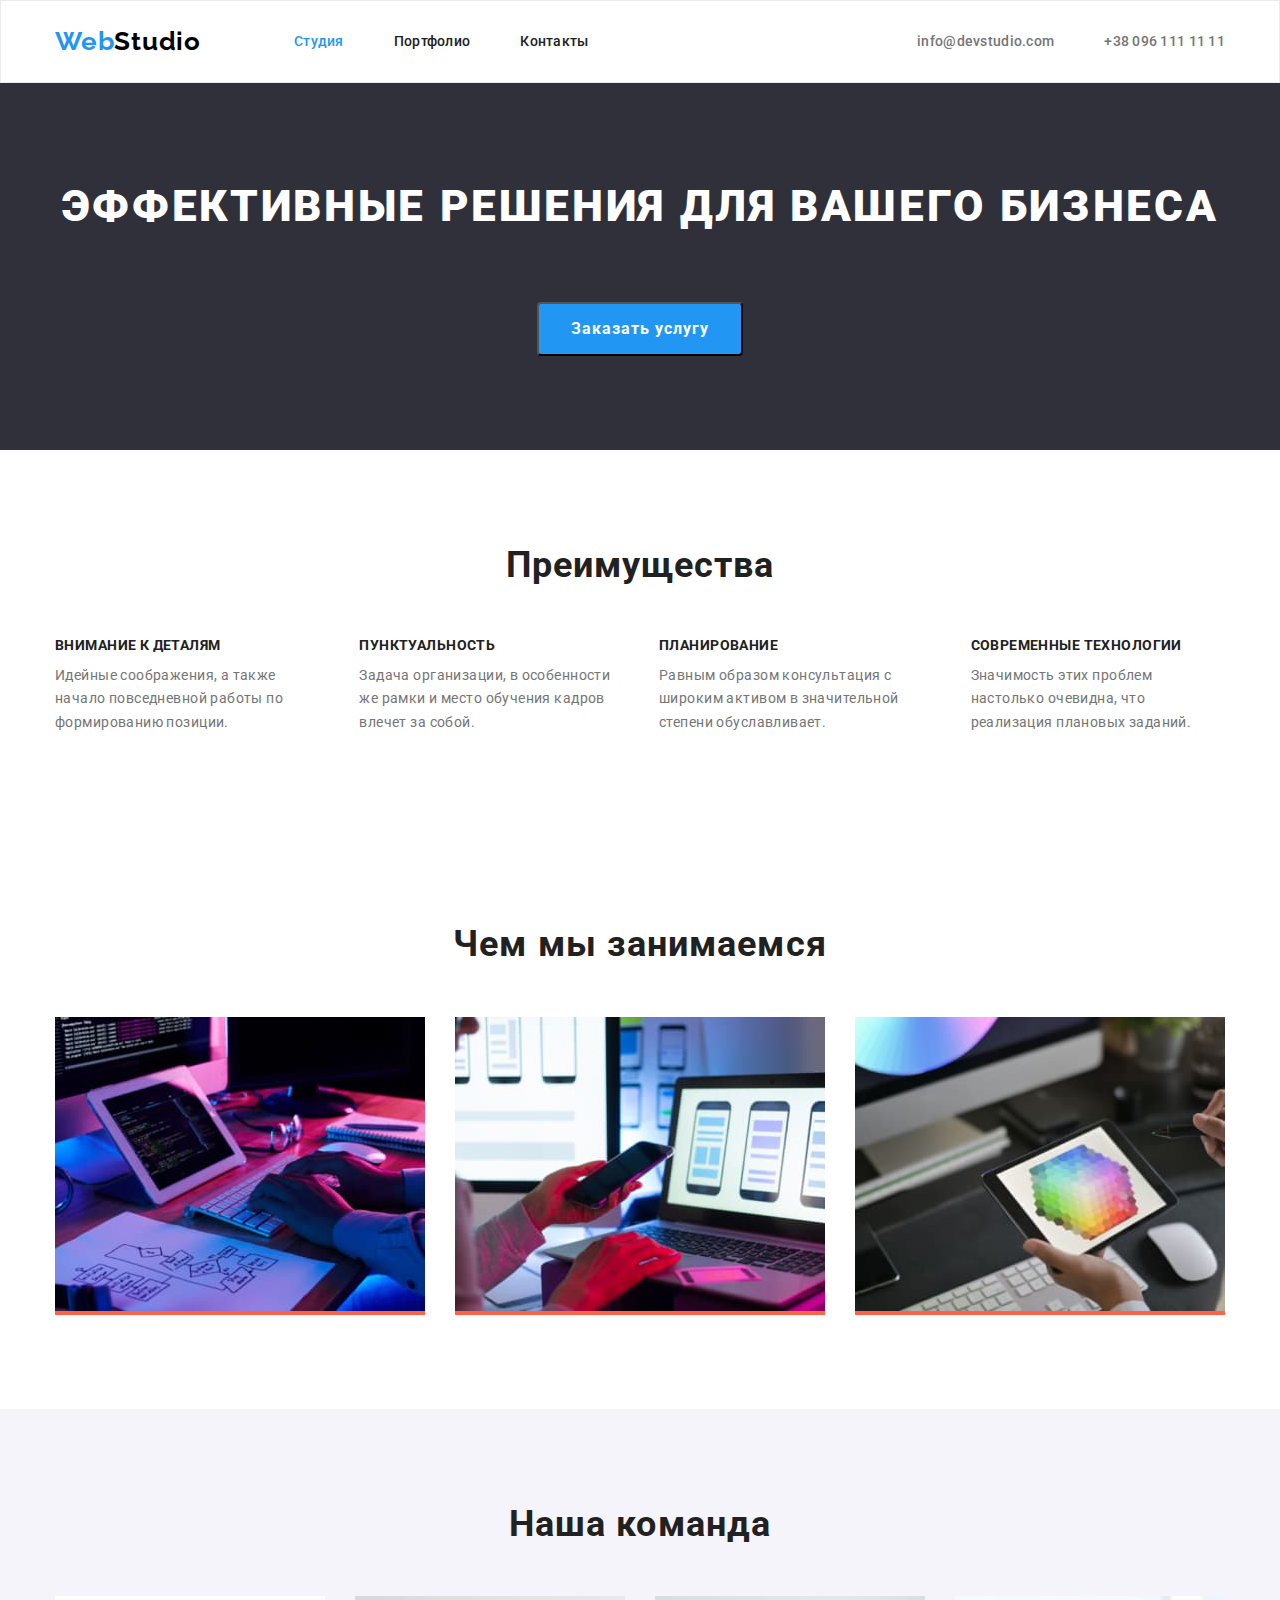
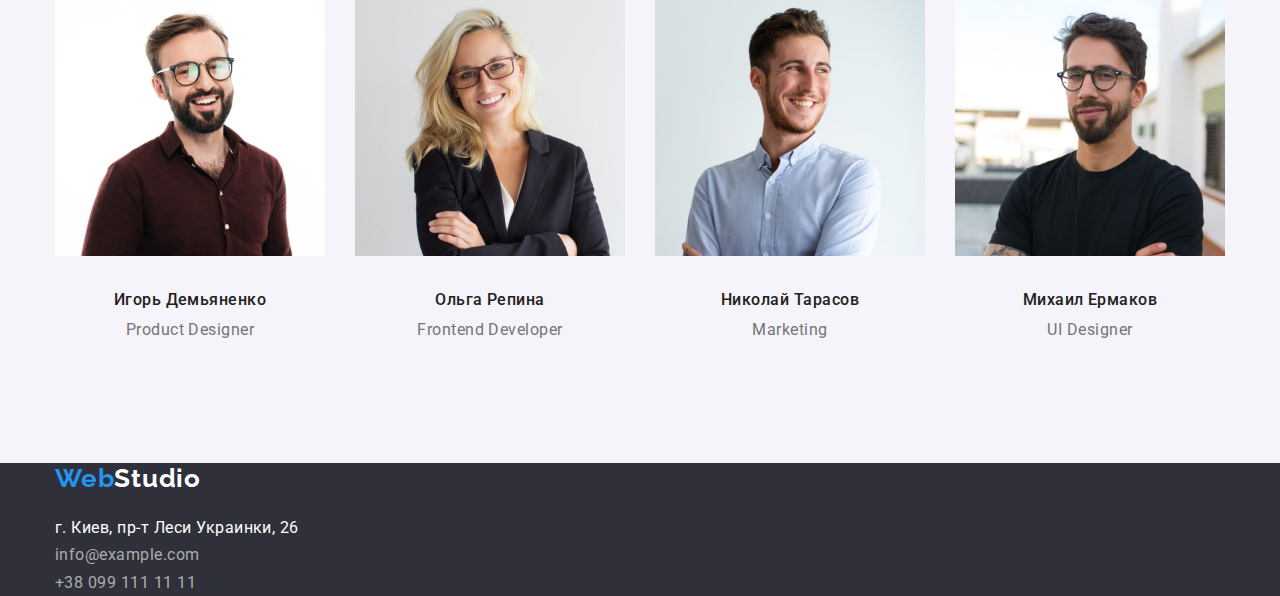
==== index.html @ 6b188d2a "копирует данные с предыдущего занятия" ====
<!DOCTYPE html>
<html lang="ru">
  <head>
    <meta charset="UTF-8" />
    <meta name="viewport" content="width=device-width, initial-scale=1.0" />
    <title>WebStudio</title>
    <link
      href="https://fonts.googleapis.com/css2?family=Raleway:wght@700&family=Roboto:wght@400;500;700;900&display=swap"
      rel="stylesheet"
    />
    <link
      rel="stylesheet"
      href="https://cdnjs.cloudflare.com/ajax/libs/modern-normalize/3.0.0/modern-normalize.min.css"
    />
    <link rel="stylesheet" href="./СSS/styles.css" />
  </head>
  <body>
    <header class="page-header">
      <div class="container header-nav">
        <nav class="main-nav">
          <a href="./index.html" class="logo"
            ><span class="logo-blue">Web</span
            ><span class="logo-black">Studio</span></a
          >

          <ul class="site-nav">
            <li class="item"><a href="" class="link current">Студия</a></li>
            <li class="item">
              <a href="./portfolio.html" class="link">Портфолио</a>
            </li>
            <li class="item"><a href="" class="link">Контакты</a></li>
          </ul>
        </nav>

        <ul class="auth-nav">
          <li class="item">
            <a href="mailto:info@devstudio.com" class="link"
              >info@devstudio.com</a
            >
          </li>
          <li class="item">
            <a href="tel:+380961111111" class="link">+38 096 111 11 11</a>
          </li>
        </ul>
      </div>
    </header>
    <main>
      <!-- hero -->
      <section class="section hero">
        <h1 class="hero-title">Эффективные решения для вашего бизнеса</h1>
        <button type="button" class="button primery">Заказать услугу</button>
      </section>

      <!-- advantages -->
      <section class="section">
        <div class="container">
          <h2 class="section-title">Преимущества</h2>
          <ul class="features">
            <li class="item">
              <h3 class="title">Внимание к деталям</h3>
              <p class="text">
                Идейные соображения, а также начало повседневной работы по
                формированию позиции.
              </p>
            </li>
            <li class="item">
              <h3 class="title">Пунктуальность</h3>
              <p class="text">
                Задача организации, в особенности же рамки и место обучения
                кадров влечет за собой.
              </p>
            </li>
            <li class="item">
              <h3 class="title">Планирование</h3>
              <p class="text">
                Равным образом консультация с широким активом в значительной
                степени обуславливает.
              </p>
            </li>
            <li class="item">
              <h3 class="title">Современные технологии</h3>
              <p class="text">
                Значимость этих проблем настолько очевидна, что реализация
                плановых заданий.
              </p>
            </li>
          </ul>
        </div>
      </section>

      <!-- services -->
      <section class="section">
        <div class="container">
          <h2 class="section-title">Чем мы занимаемся</h2>
          <ul class="services-list">
            <li class="item">
              <img
                src="./images/вставить(1).jpg"
                alt="Человек печатает на компьютере"
                width="370"
              />
            </li>
            <li class="item">
              <img
                src="./images/вставить(3).jpg"
                alt="Человек смотрит в планшет"
                width="370"
              />
            </li>
            <li class="item">
              <img
                src="./images/вставить(2).jpg"
                alt="Человек смотрит в телефон"
                width="370"
              />
            </li>
          </ul>
        </div>
      </section>

      <!-- employees  -->
      <section class="section employee-list">
        <div class="container">
          <h2 class="section-title">Наша команда</h2>
          <ul class="team-list">
            <li class="item">
              <img
                src="./images/teamcard1.jpg"
                alt="изображен сотрудник"
                width="270"
              />
              <h3 class="title">Игорь Демьяненко</h3>
              <p class="text">Product Designer</p>
            </li>
            <li class="item">
              <img
                src="./images/teamcard2.jpg"
                alt="изображен сотрудник"
                width="270"
              />
              <h3 class="title">Ольга Репина</h3>
              <p class="text">Frontend Developer</p>
            </li>
            <li class="item">
              <img
                src="./images/teamcard3.jpg"
                alt="изображен сотрудник"
                width="270"
              />
              <h3 class="title">Николай Тарасов</h3>
              <p class="text">Marketing</p>
            </li>
            <li class="item">
              <img
                src="./images/teamcard4.jpg"
                alt="изображен сотрудник"
                width="270"
              />
              <h3 class="title">Михаил Ермаков</h3>
              <p class="text">UI Designer</p>
            </li>
          </ul>
        </div>
      </section>
    </main>

    <!--footer -->
    <footer class="footer">
      <div class="container">
        <a href="/" class="logo"
          ><span class="logo-blue">Web</span
          ><span class="logo-white">Studio</span></a
        >
        <address class="contact-info">
          г. Киев, пр-т Леси Украинки, 26<br />
          <a href="mailto:info@example.com" class="link">info@example.com</a
          ><br />
          <a href="tel:+380991111111" class="link">+38 099 111 11 11</a>
        </address>
      </div>
    </footer>
  </body>
</html>
---- СSS/styles.css ----
/* #212121 -  Цвет основного текста
#757575 - вторичный цвет
#FFFFFF - белый
#000000 - черный (в лого).
#2196f3 - акцент (синий).
rgba(255, 255, 255, 0.6) - телефон и почта в футтер;
#f5f4fa - вторичный цвет фона

*/

:root {
  --primary-text-color: #757575;
  --title-text-color: #212121;
  --acctent-color: #2196f3;
  --primary-white-color: #ffffff;
  --logo-color: #000000;
  --contact-info-color: rgba(255, 255, 255, 0.6);
  --footer-bg-color: #2f303a;
  --secondary-bg-color: #f5f4fa;
}
body {
  background-color: var(--primary-white-color);
  color: var(--primary-text-color);
  font-family: roboto, sans-serif;
}

ul {
  list-style: none;
}

a {
  text-decoration: none;
}

h1,
h2,
h3,
h4,
h5,
h6,
p,
ul {
  margin: 0;
  padding: 0;
}

/* container */
.container {
  width: 1200px;
  margin-left: auto;
  margin-right: auto;
  padding-left: 15px;
  padding-right: 15px;
  /* background-color: teal; */
  /* outline: 2px solid tomato; */
}

/* header */

.main-nav {
  display: flex;
  align-items: center;
}
.header-nav {
  display: flex;
  align-items: center;
}

/* logo */
.logo-blue {
  color: var(--acctent-color);
}

.logo-black {
  color: var(--logo-color);
}
.logo {
  font-family: raleway, sans-serif;
  font-weight: 700;
  font-size: 26px;
  line-height: 1.2;
  letter-spacing: 0.03em;
}

/*site-nav*/
.site-nav {
  display: flex;
  margin-left: 93px;
}

.site-nav .item {
  /* outline: 1px solid tomato; */
}

.site-nav .item + .item {
  margin-left: 50px;
}
/* Альтернатива */
/* .site-nav .item:not(:last-child) {
  margin-right: 50px;
} */

.site-nav .link {
  display: block;

  padding-top: 32px;
  padding-bottom: 32px;
  color: var(--title-text-color);

  font-weight: 500;
  font-size: 14px;
  line-height: 1.2;
  letter-spacing: 0.02em;
}

.site-nav .link:hover,
.site-nav .link:focus {
  color: var(--acctent-color);
}

.site-nav .link.current {
  color: var(--acctent-color);
}

/*auth-nav*/
.auth-nav {
  display: flex;
  margin-left: auto;
}

.auth-nav .item + .item {
  margin-left: 50px;
}

.auth-nav .link {
  display: block;
  padding-top: 32px;
  padding-bottom: 32px;

  color: var(--primary-text-color);
  font-weight: 500;
  font-size: 14px;
  line-height: 1.2;
  letter-spacing: 0.02em;
}

.auth-nav .link:hover,
.auth-nav .link:focus {
  color: var(--acctent-color);
}
.page-header {
  border: 1px solid #ececec;
}

/* hero */

.hero-title {
  color: var(--primary-white-color);
  margin-top: 0px;
  margin-bottom: 65px;

  font-weight: 900;
  font-size: 44px;
  line-height: 1.36;
  letter-spacing: 0.06em;
  text-transform: uppercase;
}
.hero {
  background-color: var(--footer-bg-color);
  /* outline: 1px solid tomato; */
  text-align: center;
}

/* section */

.section {
  padding-top: 94px;
  padding-bottom: 94px;
}

.section-title {
  margin-bottom: 50px;

  color: var(--title-text-color);
  font-weight: 700;
  font-size: 36px;
  line-height: 1.2;
  letter-spacing: 0.03em;
  text-align: center;
}
/* advantages */
.section .features {
  display: flex;
}
.features .item {
  /* background-color: tomato; */
}

.features .item + .item {
  margin-left: 30px;
}

.features .title {
  margin-bottom: 10px;

  color: var(--title-text-color);
  font-weight: 700;
  font-size: 14px;
  line-height: 1.2;
  letter-spacing: 0.03em;
  text-transform: uppercase;
}

.features .text {
  font-size: 14px;
  line-height: 1.71;
  letter-spacing: 0.03em;
}

/* services */
.section .services-list {
  display: flex;
}
.services-list .item {
  background-color: tomato;
}

.services-list .item + .item {
  margin-left: 30px;
}
/* employees */
.section .team-list {
  display: flex;
}

.team-list .title {
  margin-top: 30px;
  margin-bottom: 10px;
  color: var(--title-text-color);
  font-weight: 500;
  font-size: 16px;
  line-height: 1.2;
  letter-spacing: 0.03em;
}

.team-list .text {
  line-height: 1.2;
  letter-spacing: 0.03em;
}

.team-list .item {
  text-align: center;
  padding-bottom: 30px;
}

.team-list .item + .item {
  margin-left: 30px;
}

.section.employee-list {
  background-color: var(--secondary-bg-color);
}

/* filter */
.section .filter {
  display: flex;
  justify-content: center;
  margin-bottom: 34px;
}

.filter .item {
  outline: 1px solid tomato;
}

.filter .item + .item {
  margin-left: 8px;
}

/* work-list*/

.section .work-list {
  display: flex;
  flex-wrap: wrap;
  gap: 30px;
}
.work-list .title {
  margin-bottom: 4px;

  color: var(--title-text-color);
  font-weight: 700;
  font-size: 18px;
  line-height: 2;
  letter-spacing: 0.06em;
}

.work-list .text {
  line-height: 1.87;
  letter-spacing: 0.03em;
}

.work-list > .item {
  /* width: 370px; */
  flex-basis: calc((100% - 60px) / 3);
  padding-bottom: 20px;
  /* margin-right: 30px;
  margin-bottom: 30px; */

  background-color: tomato;
}
/* .work-list .item:nth-child(3n) {
  margin-right: 0;
}
.work-list .item:nth-last-child(-n + 3) {
  margin-bottom: 0px;
} */

/* footer */
.contact-info {
  color: var(--primary-white-color);
  font-style: normal;
  line-height: 1.71;
  letter-spacing: 0.03em;
}

.contact-info .link {
  color: var(--contact-info-color);
}

.contact-info .link:hover,
.contact-info .link:focus {
  color: var(--acctent-color);
}

.footer {
  background-color: var(--footer-bg-color);
}
.footer .logo-blue {
  color: var(--acctent-color);
}

.footer .logo-white {
  color: var(--primary-white-color);
}

.footer .logo {
  display: block;
  margin-bottom: 20px;
}

/* button */

.button {
  display: inline-block;
  border-radius: 4px;
  color: var(--title-text-color);
  background-color: var(--primary-white-color);
  font-family: inherit;
  font-size: 16px;

  text-align: center;
}

.button.primery {
  padding: 10px 32px;
  color: var(--primary-white-color);
  background-color: var(--acctent-color);
  font-weight: 700;
  line-height: 1.87;
  letter-spacing: 0.06em;
}

.button.secondary {
  padding: 6px 22px;
  color: var(--title-text-color);
  background-color: var(--secondary-bg-color);
  font-weight: 500;
  font-size: 16px;
  line-height: 1.62;
  letter-spacing: 0.03em;
}

.button.primery:hover,
.button.primery:focus {
  color: var(--title-text-color);
  background-color: var(--secondary-bg-color);
}

.button.secondary:hover,
.button.secondary:focus {
  color: var(--primary-white-color);
  background-color: var(--acctent-color);
}
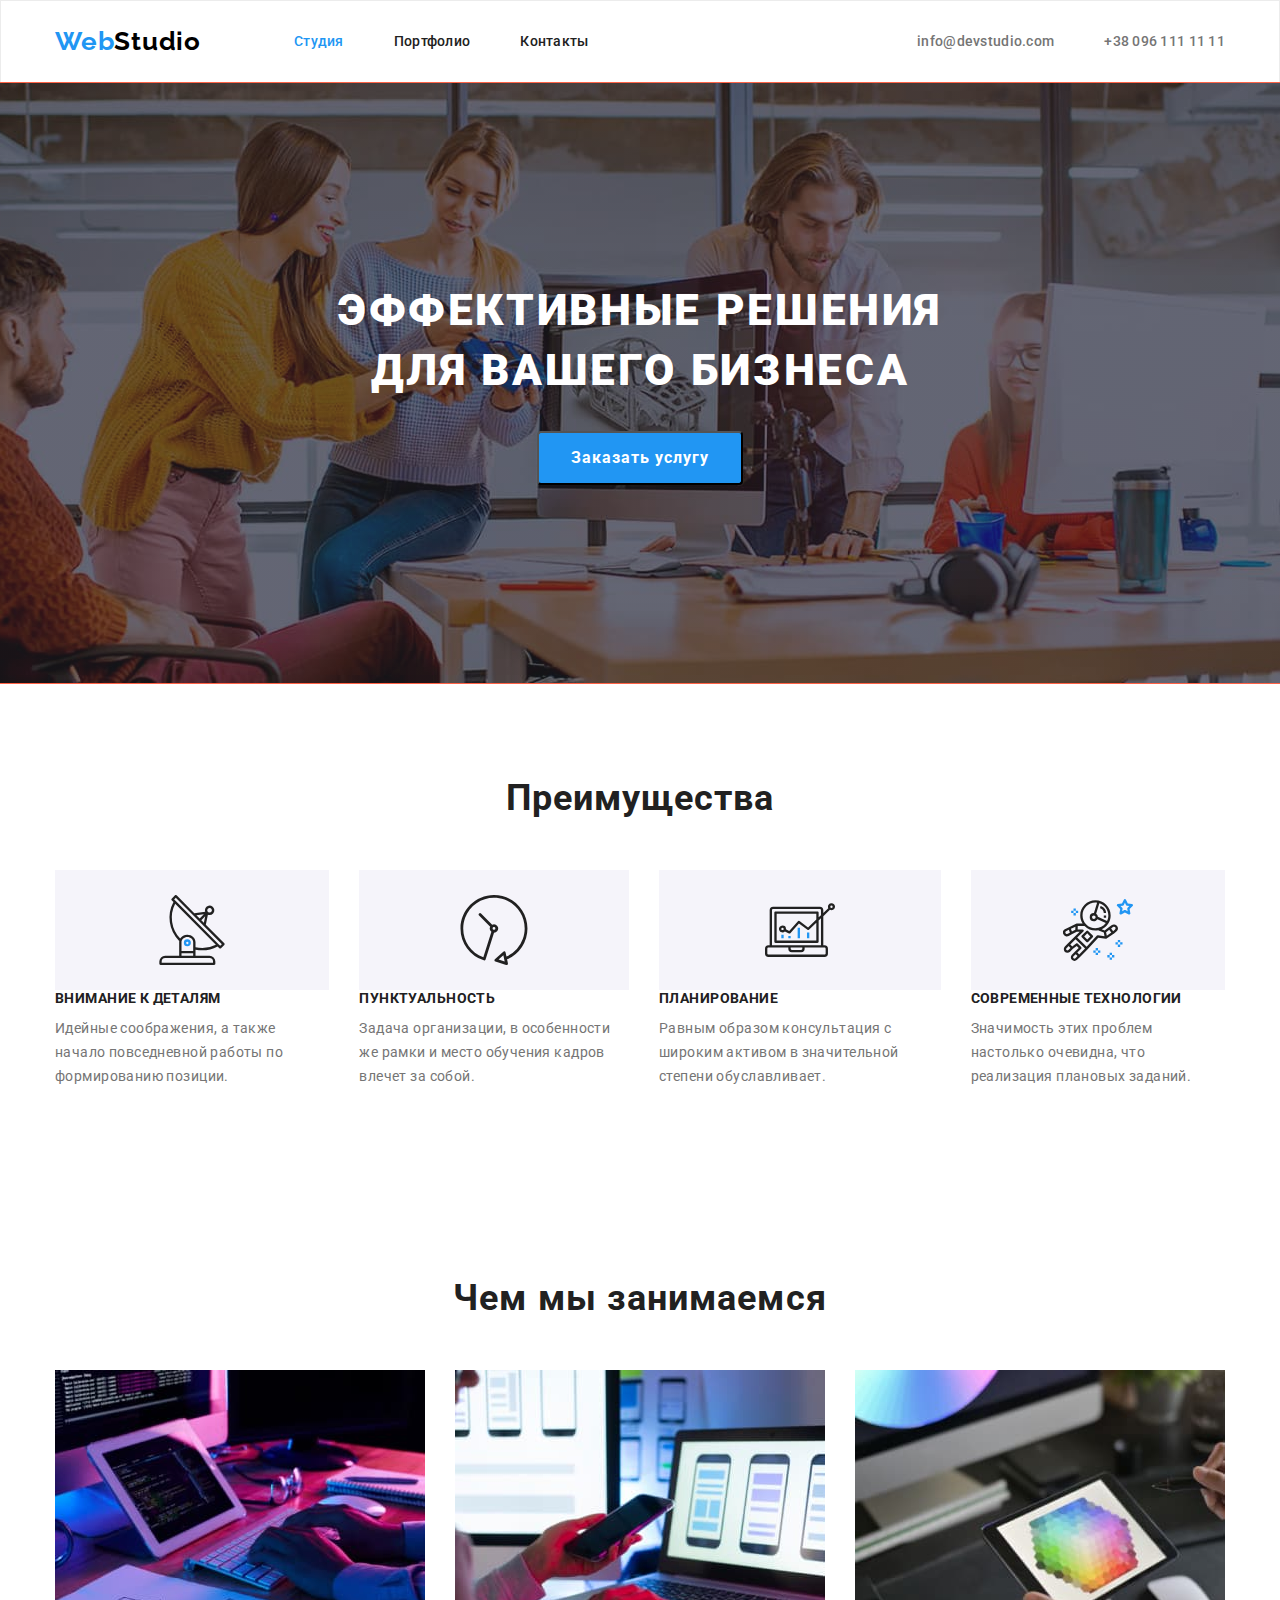
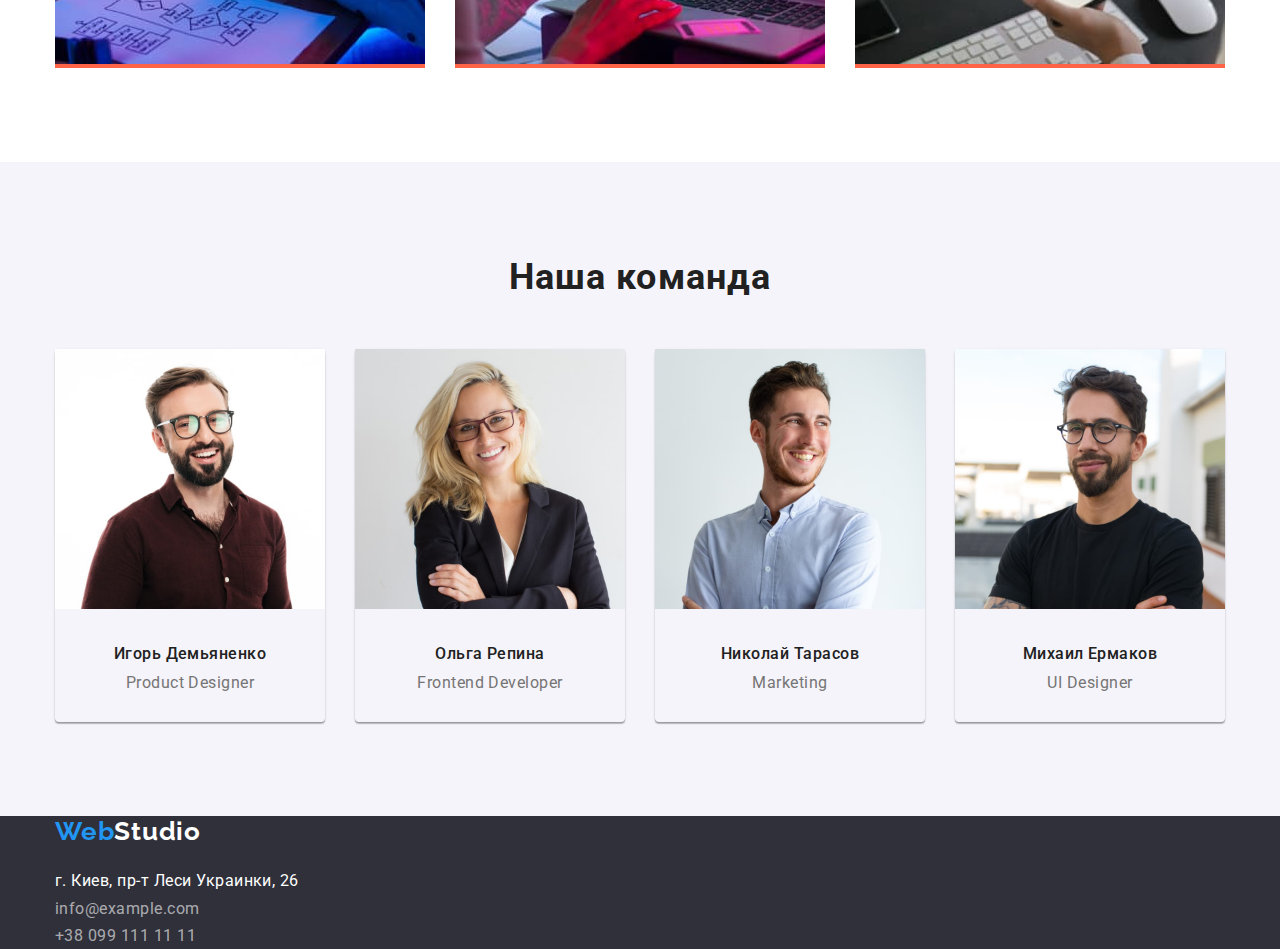
==== commit d9b7f9a2: "добавляет фон и фоновые иконки" ====
--- a/index.html
+++ b/index.html
@@ -47,7 +47,10 @@
     <main>
       <!-- hero -->
       <section class="section hero">
-        <h1 class="hero-title">Эффективные решения для вашего бизнеса</h1>
+        <h1 class="hero-title">
+          Эффективные решения <br />
+          для вашего бизнеса
+        </h1>
         <button type="button" class="button primery">Заказать услугу</button>
       </section>
 
@@ -56,28 +59,28 @@
         <div class="container">
           <h2 class="section-title">Преимущества</h2>
           <ul class="features">
-            <li class="item">
+            <li class="item icon-antena">
               <h3 class="title">Внимание к деталям</h3>
               <p class="text">
                 Идейные соображения, а также начало повседневной работы по
                 формированию позиции.
               </p>
             </li>
-            <li class="item">
+            <li class="item icon-vector">
               <h3 class="title">Пунктуальность</h3>
               <p class="text">
                 Задача организации, в особенности же рамки и место обучения
                 кадров влечет за собой.
               </p>
             </li>
-            <li class="item">
+            <li class="item icon-diogram">
               <h3 class="title">Планирование</h3>
               <p class="text">
                 Равным образом консультация с широким активом в значительной
                 степени обуславливает.
               </p>
             </li>
-            <li class="item">
+            <li class="item icon-astronaut">
               <h3 class="title">Современные технологии</h3>
               <p class="text">
                 Значимость этих проблем настолько очевидна, что реализация
--- a/СSS/styles.css
+++ b/СSS/styles.css
@@ -157,7 +157,7 @@
 .hero-title {
   color: var(--primary-white-color);
   margin-top: 0px;
-  margin-bottom: 65px;
+  margin-bottom: 30px;
 
   font-weight: 900;
   font-size: 44px;
@@ -166,9 +166,26 @@
   text-transform: uppercase;
 }
 .hero {
+  height: 600px;
+  max-width: 1600px;
+  margin-left: auto;
+  margin-right: auto;
+  outline: 1px solid tomato;
   background-color: var(--footer-bg-color);
-  /* outline: 1px solid tomato; */
+  background-image: linear-gradient(
+      to right,
+      rgba(47, 48, 58, 0.4),
+      rgba(47, 48, 58, 0.4)
+    ),
+    url(../images/hero.jpg);
+  background-position: center;
+  background-size: cover;
   text-align: center;
+
+  display: flex; /* Включаем Flexbox */
+  flex-direction: column; /* Размещаем элементы вертикально */
+  justify-content: center; /* Центрируем элементы по вертикали */
+  align-items: center;
 }
 
 /* section */
@@ -196,6 +213,27 @@
   /* background-color: tomato; */
 }
 
+.features .item::before {
+  display: block;
+  content: '';
+  height: 120px;
+  background-repeat: no-repeat;
+  background-position: center;
+  background-color: var(--secondary-bg-color);
+}
+.icon-antena::before {
+  background-image: url(../images/antenna.svg);
+}
+.icon-vector::before {
+  background-image: url(../images/Vector.svg);
+}
+.icon-diogram::before {
+  background-image: url(../images/diagram.svg);
+}
+.icon-astronaut::before {
+  background-image: url(../images/astronaut.svg);
+}
+
 .features .item + .item {
   margin-left: 30px;
 }
@@ -251,6 +289,10 @@
 .team-list .item {
   text-align: center;
   padding-bottom: 30px;
+  border-radius: 4px;
+  /* outline: 1px solid tomato; */
+  box-shadow: 0 2px 1px 0 rgba(0, 0, 0, 0.2), 0 1px 1px 0 rgba(0, 0, 0, 0.14),
+    0 1px 3px 0 rgba(0, 0, 0, 0.12);
 }
 
 .team-list .item + .item {
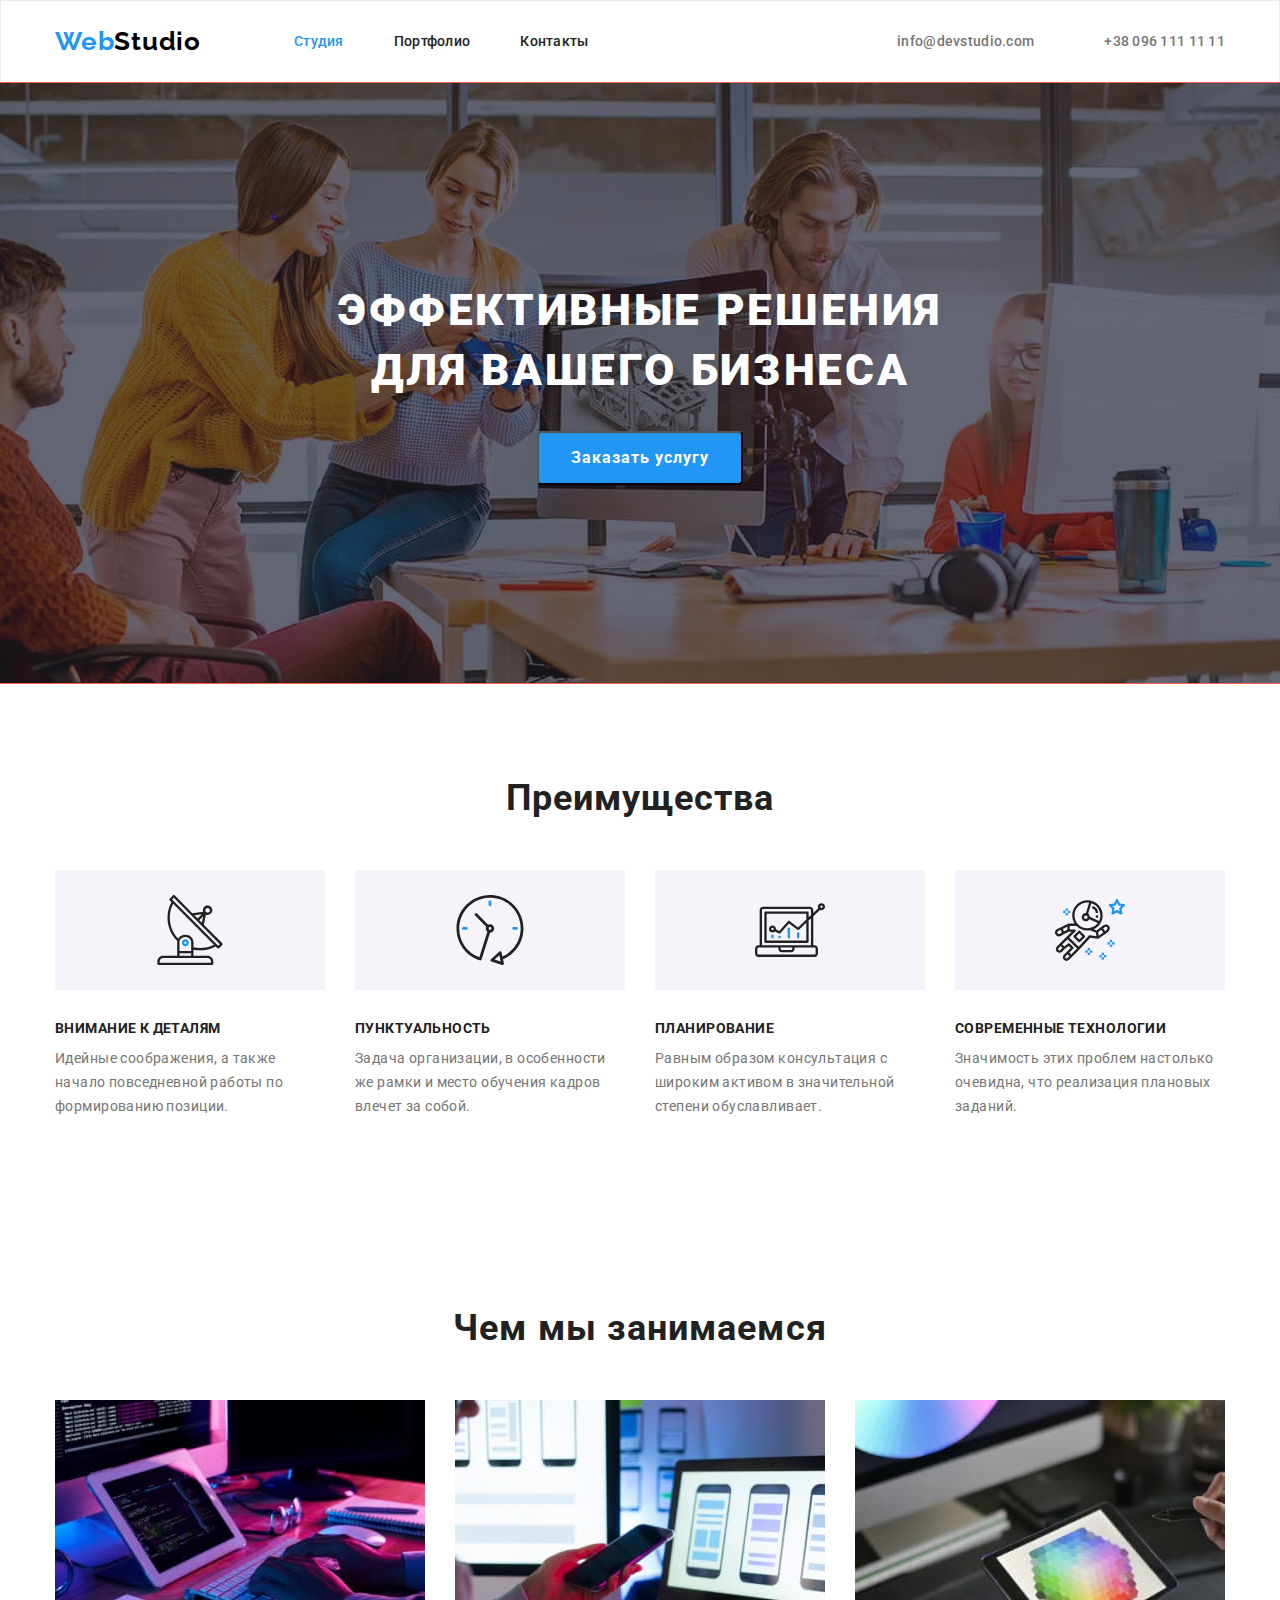
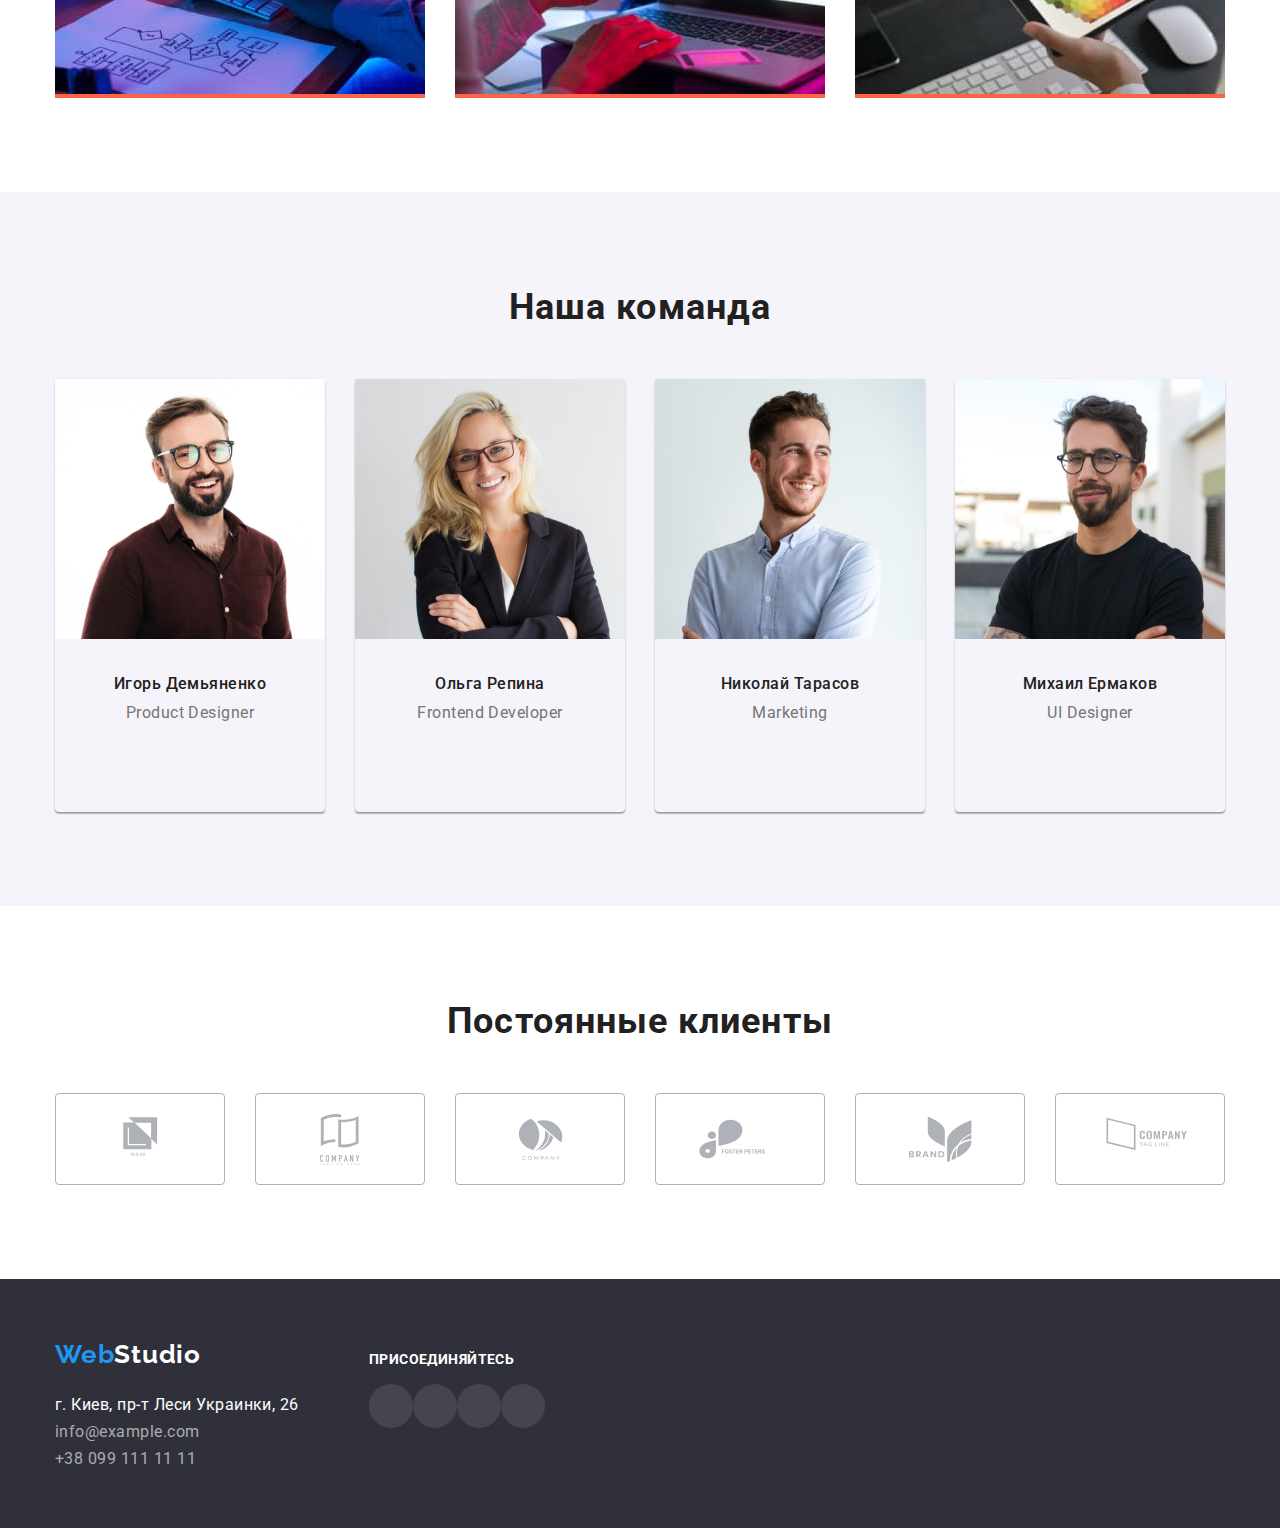
==== commit 34209f9f: "добавляет иконки" ====
--- a/index.html
+++ b/index.html
@@ -34,12 +34,20 @@
 
         <ul class="auth-nav">
           <li class="item">
-            <a href="mailto:info@devstudio.com" class="link"
-              >info@devstudio.com</a
+            <a href="mailto:info@devstudio.com" class="link">
+              <svg class="auth-nav-icon" width="16px" height="12px">
+                <use href="./images/symbol-defs1.svg#icon-envelope"></use>
+              </svg>
+              info@devstudio.com</a
             >
           </li>
           <li class="item">
-            <a href="tel:+380961111111" class="link">+38 096 111 11 11</a>
+            <a href="tel:+380961111111" class="link">
+              <svg class="auth-nav-icon" width="10px" height="16px">
+                <use href="./images/symbol-defs1.svg#icon-smartphone"></use>
+              </svg>
+              +38 096 111 11 11</a
+            >
           </li>
         </ul>
       </div>
@@ -59,28 +67,49 @@
         <div class="container">
           <h2 class="section-title">Преимущества</h2>
           <ul class="features">
-            <li class="item icon-antena">
+            <li class="item">
+              <div class="features-icon-container">
+                <svg class="features-icon" width="70px" height="70px">
+                  <use href="./images/symbol-defs.svg#icon-antenna"></use>
+                </svg>
+              </div>
               <h3 class="title">Внимание к деталям</h3>
               <p class="text">
                 Идейные соображения, а также начало повседневной работы по
                 формированию позиции.
               </p>
             </li>
-            <li class="item icon-vector">
+
+            <li class="item">
+              <div class="features-icon-container">
+                <svg class="features-icon" width="70px" height="70px">
+                  <use href="./images/symbol-defs.svg#icon-clock"></use>
+                </svg>
+              </div>
               <h3 class="title">Пунктуальность</h3>
               <p class="text">
                 Задача организации, в особенности же рамки и место обучения
                 кадров влечет за собой.
               </p>
             </li>
-            <li class="item icon-diogram">
+            <li class="item">
+              <div class="features-icon-container">
+                <svg class="features-icon" width="70px" height="70px">
+                  <use href="./images/symbol-defs.svg#icon-diagram"></use>
+                </svg>
+              </div>
               <h3 class="title">Планирование</h3>
               <p class="text">
                 Равным образом консультация с широким активом в значительной
                 степени обуславливает.
               </p>
             </li>
-            <li class="item icon-astronaut">
+            <li class="item">
+              <div class="features-icon-container">
+                <svg class="features-icon" width="70px" height="70px">
+                  <use href="./images/symbol-defs.svg#icon-astronaut"></use>
+                </svg>
+              </div>
               <h3 class="title">Современные технологии</h3>
               <p class="text">
                 Значимость этих проблем настолько очевидна, что реализация
@@ -126,7 +155,7 @@
         <div class="container">
           <h2 class="section-title">Наша команда</h2>
           <ul class="team-list">
-            <li class="item">
+            <li class="item employee-card">
               <img
                 src="./images/teamcard1.jpg"
                 alt="изображен сотрудник"
@@ -134,8 +163,41 @@
               />
               <h3 class="title">Игорь Демьяненко</h3>
               <p class="text">Product Designer</p>
-            </li>
-            <li class="item">
+
+              <ul class="social-list">
+                <li class="item">
+                  <a href="" class="social-link">
+                    <svg class="social-icon">
+                      <use
+                        href="./images/symbol-defs1.svg#icon-instagram"
+                      ></use>
+                    </svg>
+                  </a>
+                </li>
+                <li class="item">
+                  <a href="" class="social-link">
+                    <svg class="social-icon">
+                      <use href="./images/symbol-defs1.svg#icon-twitter"></use>
+                    </svg>
+                  </a>
+                </li>
+                <li class="item">
+                  <a href="" class="social-link">
+                    <svg class="social-icon">
+                      <use href="./images/symbol-defs1.svg#icon-facebook"></use>
+                    </svg>
+                  </a>
+                </li>
+                <li class="item">
+                  <a href="" class="social-link">
+                    <svg class="social-icon">
+                      <use href="./images/symbol-defs1.svg#icon-linkedin"></use>
+                    </svg>
+                  </a>
+                </li>
+              </ul>
+            </li>
+            <li class="item employee-card">
               <img
                 src="./images/teamcard2.jpg"
                 alt="изображен сотрудник"
@@ -143,8 +205,40 @@
               />
               <h3 class="title">Ольга Репина</h3>
               <p class="text">Frontend Developer</p>
-            </li>
-            <li class="item">
+              <ul class="social-list">
+                <li class="item">
+                  <a href="" class="social-link">
+                    <svg class="social-icon">
+                      <use
+                        href="./images/symbol-defs1.svg#icon-instagram"
+                      ></use>
+                    </svg>
+                  </a>
+                </li>
+                <li class="item">
+                  <a href="" class="social-link">
+                    <svg class="social-icon">
+                      <use href="./images/symbol-defs1.svg#icon-twitter"></use>
+                    </svg>
+                  </a>
+                </li>
+                <li class="item">
+                  <a href="" class="social-link">
+                    <svg class="social-icon">
+                      <use href="./images/symbol-defs1.svg#icon-facebook"></use>
+                    </svg>
+                  </a>
+                </li>
+                <li class="item">
+                  <a href="" class="social-link">
+                    <svg class="social-icon">
+                      <use href="./images/symbol-defs1.svg#icon-linkedin"></use>
+                    </svg>
+                  </a>
+                </li>
+              </ul>
+            </li>
+            <li class="item employee-card">
               <img
                 src="./images/teamcard3.jpg"
                 alt="изображен сотрудник"
@@ -152,8 +246,40 @@
               />
               <h3 class="title">Николай Тарасов</h3>
               <p class="text">Marketing</p>
-            </li>
-            <li class="item">
+              <ul class="social-list">
+                <li class="item">
+                  <a href="" class="social-link">
+                    <svg class="social-icon">
+                      <use
+                        href="./images/symbol-defs1.svg#icon-instagram"
+                      ></use>
+                    </svg>
+                  </a>
+                </li>
+                <li class="item">
+                  <a href="" class="social-link">
+                    <svg class="social-icon">
+                      <use href="./images/symbol-defs1.svg#icon-twitter"></use>
+                    </svg>
+                  </a>
+                </li>
+                <li class="item">
+                  <a href="" class="social-link">
+                    <svg class="social-icon">
+                      <use href="./images/symbol-defs1.svg#icon-facebook"></use>
+                    </svg>
+                  </a>
+                </li>
+                <li class="item">
+                  <a href="" class="social-link">
+                    <svg class="social-icon">
+                      <use href="./images/symbol-defs1.svg#icon-linkedin"></use>
+                    </svg>
+                  </a>
+                </li>
+              </ul>
+            </li>
+            <li class="item employee-card">
               <img
                 src="./images/teamcard4.jpg"
                 alt="изображен сотрудник"
@@ -161,25 +287,147 @@
               />
               <h3 class="title">Михаил Ермаков</h3>
               <p class="text">UI Designer</p>
+              <ul class="social-list">
+                <li class="item">
+                  <a href="" class="social-link">
+                    <svg class="social-icon">
+                      <use
+                        href="./images/symbol-defs1.svg#icon-instagram"
+                      ></use>
+                    </svg>
+                  </a>
+                </li>
+                <li class="item">
+                  <a href="" class="social-link">
+                    <svg class="social-icon">
+                      <use href="./images/symbol-defs1.svg#icon-twitter"></use>
+                    </svg>
+                  </a>
+                </li>
+                <li class="item">
+                  <a href="" class="social-link">
+                    <svg class="social-icon">
+                      <use href="./images/symbol-defs1.svg#icon-facebook"></use>
+                    </svg>
+                  </a>
+                </li>
+                <li class="item">
+                  <a href="" class="social-link">
+                    <svg class="social-icon">
+                      <use href="./images/symbol-defs1.svg#icon-linkedin"></use>
+                    </svg>
+                  </a>
+                </li>
+              </ul>
             </li>
           </ul>
         </div>
       </section>
     </main>
 
+    <!-- клиенты -->
+
+    <section class="section">
+      <div class="container">
+        <h2 class="section-title">Постоянные клиенты</h2>
+        <ul class="clients-list">
+          <li class="item">
+            <a href="" class="client-link"
+              ><svg class="client-icon" width="41" height="46">
+                <use href="./images/symbol-defs1.svg#icon-client1"></use>
+              </svg>
+            </a>
+          </li>
+          <li class="item">
+            <a href="" class="client-link">
+              <svg class="client-icon" width="40" height="51">
+                <use href="./images/symbol-defs1.svg#icon-client2"></use>
+              </svg>
+            </a>
+          </li>
+          <li class="item">
+            <a href="" class="client-link">
+              <svg class="client-icon" width="45" height="42">
+                <use href="./images/symbol-defs1.svg#icon-client3"></use>
+              </svg>
+            </a>
+          </li>
+          <li class="item">
+            <a href="" class="client-link"
+              ><svg class="client-icon" width="84" height="40">
+                <use href="./images/symbol-defs1.svg#icon-client4"></use>
+              </svg>
+            </a>
+          </li>
+          <li class="item">
+            <a href="" class="client-link"
+              ><svg class="client-icon" width="63" height="47">
+                <use href="./images/symbol-defs1.svg#icon-client5"></use>
+              </svg>
+            </a>
+          </li>
+
+          <li class="item">
+            <a href="" class="client-link"
+              ><svg class="client-icon" width="94" height="45">
+                <use href="./images/symbol-defs1.svg#icon-client6"></use>
+              </svg>
+            </a>
+          </li>
+        </ul>
+      </div>
+    </section>
     <!--footer -->
     <footer class="footer">
       <div class="container">
-        <a href="/" class="logo"
-          ><span class="logo-blue">Web</span
-          ><span class="logo-white">Studio</span></a
-        >
-        <address class="contact-info">
-          г. Киев, пр-т Леси Украинки, 26<br />
-          <a href="mailto:info@example.com" class="link">info@example.com</a
-          ><br />
-          <a href="tel:+380991111111" class="link">+38 099 111 11 11</a>
-        </address>
+        <div class="footer-content">
+          <div class="footer-adress">
+            <a href="/" class="logo"
+              ><span class="logo-blue">Web</span
+              ><span class="logo-white">Studio</span></a
+            >
+            <address class="contact-info">
+              г. Киев, пр-т Леси Украинки, 26<br />
+              <a href="mailto:info@example.com" class="link">info@example.com</a
+              ><br />
+              <a href="tel:+380991111111" class="link">+38 099 111 11 11</a>
+            </address>
+          </div>
+
+          <div class="footer-social-block">
+            <h3 class="title">присоединяйтесь</h3>
+            <ul class="social-list">
+              <li class="item">
+                <a href="" class="social-link"
+                  ><svg class="social-icon">
+                    <use href="./images/symbol-defs1.svg#icon-instagram"></use>
+                  </svg>
+                </a>
+              </li>
+              <li>
+                <a href="" class="social-link"
+                  ><svg class="social-icon">
+                    <use href="./images/symbol-defs1.svg#icon-twitter"></use>
+                  </svg>
+                </a>
+              </li>
+              <li>
+                <a href="" class="social-link"
+                  ><svg class="social-icon">
+                    <use href="./images/symbol-defs1.svg#icon-facebook"></use>
+                  </svg>
+                </a>
+              </li>
+              <li>
+                <a href="" class="social-link"
+                  ><svg class="social-icon">
+                    <use href="./images/symbol-defs1.svg#icon-linkedin"></use>
+                  </svg>
+                </a>
+              </li>
+            </ul>
+          </div>
+        </div>
       </div>
     </footer>
   </body>
--- a/СSS/styles.css
+++ b/СSS/styles.css
@@ -17,6 +17,8 @@
   --contact-info-color: rgba(255, 255, 255, 0.6);
   --footer-bg-color: #2f303a;
   --secondary-bg-color: #f5f4fa;
+  --icon-color: #afb1b8;
+  --secondary-bg-icon: rgba(255, 255, 255, 0.1);
 }
 body {
   background-color: var(--primary-white-color);
@@ -88,10 +90,6 @@
   margin-left: 93px;
 }
 
-.site-nav .item {
-  /* outline: 1px solid tomato; */
-}
-
 .site-nav .item + .item {
   margin-left: 50px;
 }
@@ -133,7 +131,8 @@
 }
 
 .auth-nav .link {
-  display: block;
+  display: flex;
+  align-items: center;
   padding-top: 32px;
   padding-bottom: 32px;
 
@@ -143,11 +142,21 @@
   line-height: 1.2;
   letter-spacing: 0.02em;
 }
+.auth-nav-icon {
+  fill: currentColor;
+  margin-right: 10px;
+}
 
 .auth-nav .link:hover,
 .auth-nav .link:focus {
   color: var(--acctent-color);
 }
+
+/* .auth-nav .link:hover .auth-nav-icon,
+.auth-nav .link:focus .auth-nav-icon {
+  fill: var(--acctent-color);
+} */
+
 .page-header {
   border: 1px solid #ececec;
 }
@@ -209,11 +218,20 @@
 .section .features {
   display: flex;
 }
-.features .item {
-  /* background-color: tomato; */
-}
-
-.features .item::before {
+.features-icon-container {
+  display: flex;
+  align-items: center; /* Вертикальное выравнивание по центру */
+  justify-content: center; /* Горизонтальное выравнивание по центру */
+  width: 270px;
+  height: 120px;
+  background-color: var(--secondary-bg-color);
+  margin-bottom: 30px;
+}
+.features-icon {
+  display: block;
+}
+
+/* .features .item::before {
   display: block;
   content: '';
   height: 120px;
@@ -232,7 +250,7 @@
 }
 .icon-astronaut::before {
   background-image: url(../images/astronaut.svg);
-}
+} */
 
 .features .item + .item {
   margin-left: 30px;
@@ -286,7 +304,7 @@
   letter-spacing: 0.03em;
 }
 
-.team-list .item {
+.team-list .item.employee-card {
   text-align: center;
   padding-bottom: 30px;
   border-radius: 4px;
@@ -302,7 +320,62 @@
 .section.employee-list {
   background-color: var(--secondary-bg-color);
 }
-
+.social-list {
+  display: flex;
+  justify-content: center;
+  margin-top: 16px;
+}
+.social-list .social-link {
+  display: flex;
+  justify-content: center;
+  align-items: center;
+  color: var(--icon-color);
+  width: 44px;
+  height: 44px;
+  border-radius: 50%;
+  /* outline: 1px solid red; */
+}
+.social-list .item + .item {
+  margin-left: 10px;
+}
+.social-icon {
+  width: 20px;
+  height: 20px;
+  fill: currentColor;
+}
+.social-list .social-link:hover {
+  color: var(--primary-white-color);
+  background-color: var(--acctent-color);
+}
+/* clients-list*/
+.clients-list {
+  display: flex;
+  justify-content: center;
+}
+
+.clients-list .client-link {
+  display: flex;
+  justify-content: center;
+  align-items: center;
+  color: var(--icon-color);
+  width: 170px;
+  height: 92px;
+  border: 1px solid #afb1b8;
+  border-radius: 4px;
+}
+
+.clients-list .client-link:hover {
+  color: var(--acctent-color);
+  border-color: var(--acctent-color);
+}
+
+.clients-list .item + .item {
+  margin-left: 30px;
+}
+
+.client-icon {
+  fill: currentColor;
+}
 /* filter */
 .section .filter {
   display: flex;
@@ -388,7 +461,43 @@
   display: block;
   margin-bottom: 20px;
 }
-
+.footer .title {
+  color: var(--primary-white-color);
+  font-weight: 700;
+  font-size: 14px;
+  line-height: 1.2;
+  letter-spacing: 0.03em;
+  text-transform: uppercase;
+}
+
+.footer-content {
+  display: flex;
+}
+.footer .footer-adress {
+  margin-top: 60px;
+}
+.footer-social-block {
+  margin-top: 72px;
+  margin-bottom: 100px;
+  margin-left: 70px;
+}
+
+.footer-social-block .social-link {
+  display: flex;
+  justify-content: center;
+  align-items: center;
+  width: 44px;
+  height: 44px;
+  border-radius: 50%;
+  color: var(--primary-white-color);
+  background-color: var(--secondary-bg-icon);
+}
+
+.footer-social-block.social-icon {
+  width: 20px;
+  height: 20px;
+  fill: currentColor;
+}
 /* button */
 
 .button {
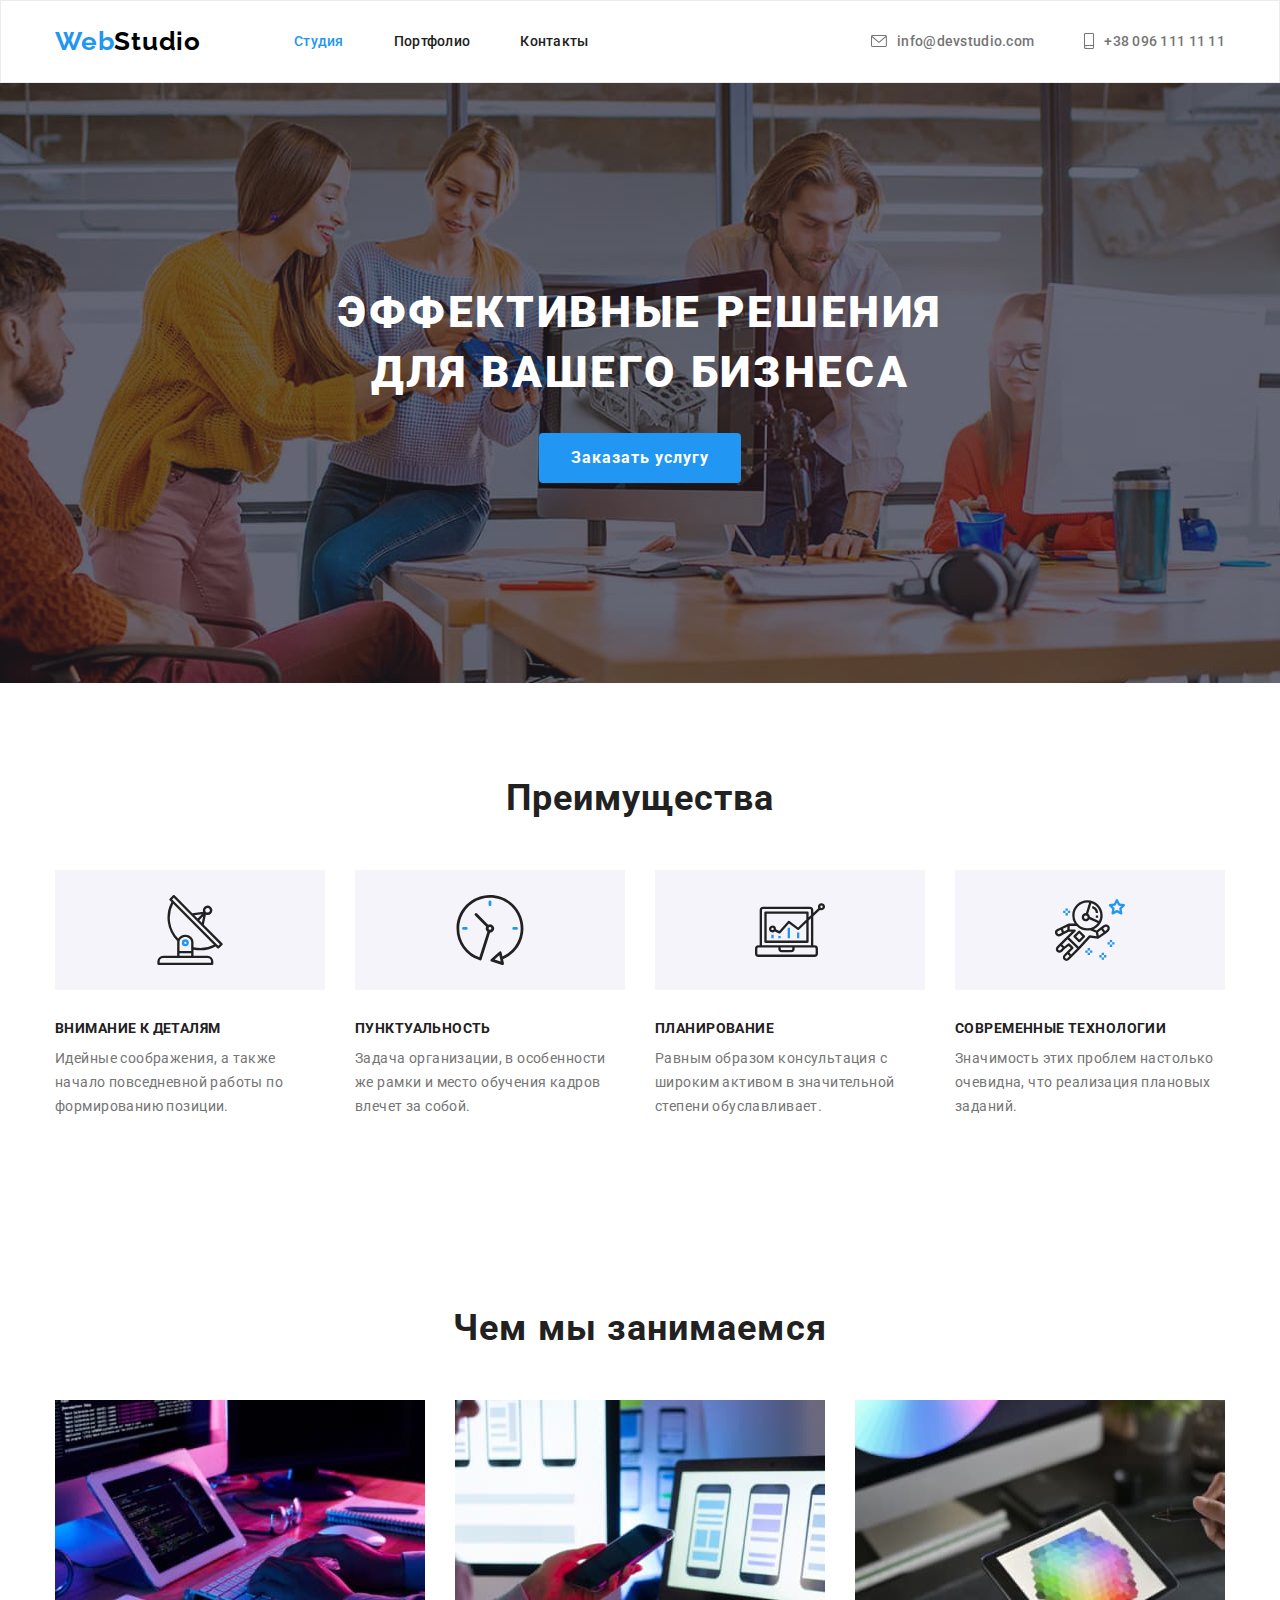
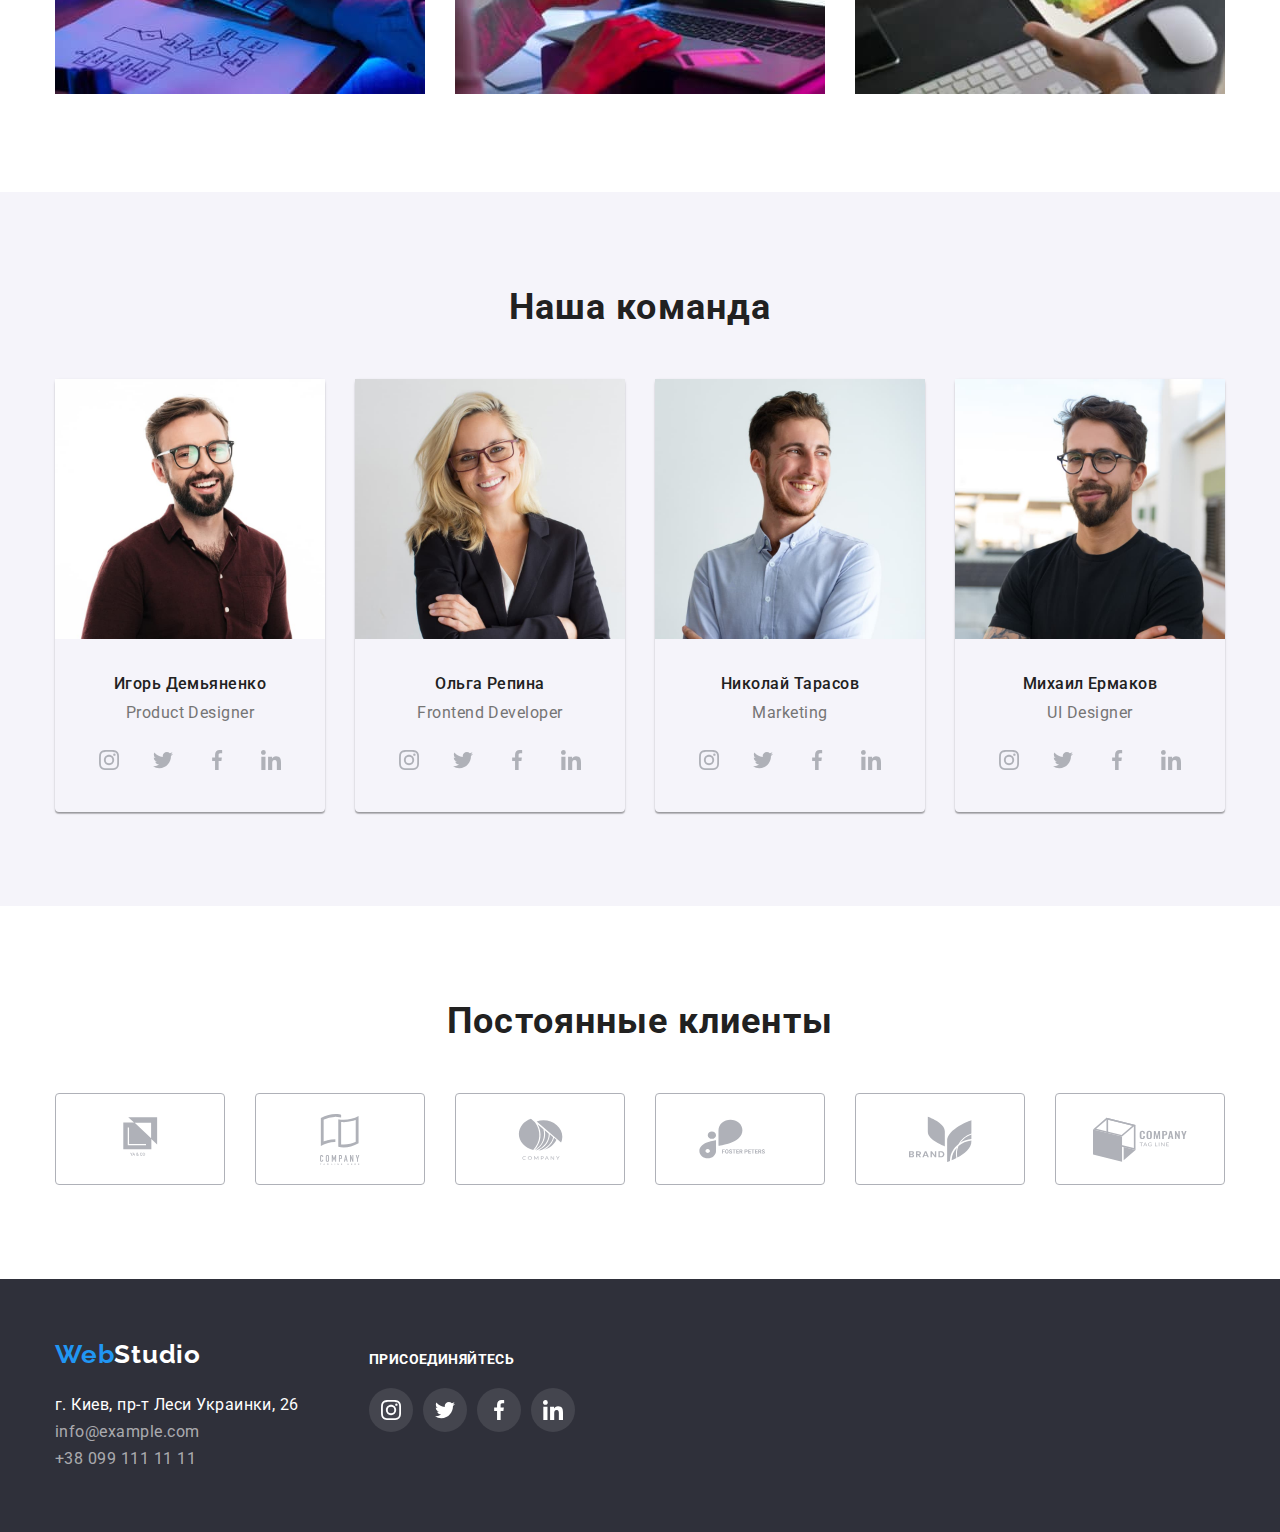
==== commit f9b7c1b7: "заканчивает добавлять иконки" ====
--- a/index.html
+++ b/index.html
@@ -70,7 +70,7 @@
             <li class="item">
               <div class="features-icon-container">
                 <svg class="features-icon" width="70px" height="70px">
-                  <use href="./images/symbol-defs.svg#icon-antenna"></use>
+                  <use href="./images/symbol-defs1.svg#icon-antenna"></use>
                 </svg>
               </div>
               <h3 class="title">Внимание к деталям</h3>
@@ -83,7 +83,7 @@
             <li class="item">
               <div class="features-icon-container">
                 <svg class="features-icon" width="70px" height="70px">
-                  <use href="./images/symbol-defs.svg#icon-clock"></use>
+                  <use href="./images/symbol-defs1.svg#icon-clock"></use>
                 </svg>
               </div>
               <h3 class="title">Пунктуальность</h3>
@@ -95,7 +95,7 @@
             <li class="item">
               <div class="features-icon-container">
                 <svg class="features-icon" width="70px" height="70px">
-                  <use href="./images/symbol-defs.svg#icon-diagram"></use>
+                  <use href="./images/symbol-defs1.svg#icon-diagram"></use>
                 </svg>
               </div>
               <h3 class="title">Планирование</h3>
@@ -107,7 +107,7 @@
             <li class="item">
               <div class="features-icon-container">
                 <svg class="features-icon" width="70px" height="70px">
-                  <use href="./images/symbol-defs.svg#icon-astronaut"></use>
+                  <use href="./images/symbol-defs1.svg#icon-astronaut"></use>
                 </svg>
               </div>
               <h3 class="title">Современные технологии</h3>
@@ -396,30 +396,30 @@
 
           <div class="footer-social-block">
             <h3 class="title">присоединяйтесь</h3>
-            <ul class="social-list">
+            <ul class="social-list-footer">
               <li class="item">
-                <a href="" class="social-link"
+                <a href="" class="social-link-footer"
                   ><svg class="social-icon">
                     <use href="./images/symbol-defs1.svg#icon-instagram"></use>
                   </svg>
                 </a>
               </li>
-              <li>
-                <a href="" class="social-link"
+              <li class="item">
+                <a href="" class="social-link-footer"
                   ><svg class="social-icon">
                     <use href="./images/symbol-defs1.svg#icon-twitter"></use>
                   </svg>
                 </a>
               </li>
-              <li>
-                <a href="" class="social-link"
+              <li class="item">
+                <a href="" class="social-link-footer"
                   ><svg class="social-icon">
                     <use href="./images/symbol-defs1.svg#icon-facebook"></use>
                   </svg>
                 </a>
               </li>
-              <li>
-                <a href="" class="social-link"
+              <li class="item">
+                <a href="" class="social-link-footer"
                   ><svg class="social-icon">
                     <use href="./images/symbol-defs1.svg#icon-linkedin"></use>
                   </svg>
--- a/СSS/styles.css
+++ b/СSS/styles.css
@@ -179,7 +179,7 @@
   max-width: 1600px;
   margin-left: auto;
   margin-right: auto;
-  outline: 1px solid tomato;
+  /* outline: 1px solid tomato; */
   background-color: var(--footer-bg-color);
   background-image: linear-gradient(
       to right,
@@ -277,9 +277,9 @@
 .section .services-list {
   display: flex;
 }
-.services-list .item {
+/* .services-list .item {
   background-color: tomato;
-}
+} */
 
 .services-list .item + .item {
   margin-left: 30px;
@@ -333,12 +333,12 @@
   width: 44px;
   height: 44px;
   border-radius: 50%;
-  /* outline: 1px solid red; */
-}
+}
+
 .social-list .item + .item {
   margin-left: 10px;
 }
-.social-icon {
+.social-link .social-icon {
   width: 20px;
   height: 20px;
   fill: currentColor;
@@ -383,10 +383,6 @@
   margin-bottom: 34px;
 }
 
-.filter .item {
-  outline: 1px solid tomato;
-}
-
 .filter .item + .item {
   margin-left: 8px;
 }
@@ -397,6 +393,11 @@
   display: flex;
   flex-wrap: wrap;
   gap: 30px;
+}
+
+.work-list .item:hover {
+  box-shadow: 1px 4px 6px 0 rgba(0, 0, 0, 0.16), 0 4px 4px 0 rgba(0, 0, 0, 0.06),
+    0 1px 1px 0 rgba(0, 0, 0, 0.12);
 }
 .work-list .title {
   margin-bottom: 4px;
@@ -419,8 +420,6 @@
   padding-bottom: 20px;
   /* margin-right: 30px;
   margin-bottom: 30px; */
-
-  background-color: tomato;
 }
 /* .work-list .item:nth-child(3n) {
   margin-right: 0;
@@ -462,6 +461,7 @@
   margin-bottom: 20px;
 }
 .footer .title {
+  margin-bottom: 20px;
   color: var(--primary-white-color);
   font-weight: 700;
   font-size: 14px;
@@ -482,22 +482,31 @@
   margin-left: 70px;
 }
 
-.footer-social-block .social-link {
+.social-list-footer {
+  display: flex;
+}
+
+.social-link-footer {
   display: flex;
   justify-content: center;
   align-items: center;
+  color: var(--primary-white-color);
+  background-color: var(--secondary-bg-icon);
   width: 44px;
   height: 44px;
   border-radius: 50%;
-  color: var(--primary-white-color);
-  background-color: var(--secondary-bg-icon);
-}
-
-.footer-social-block.social-icon {
+}
+.social-list-footer .item + .item {
+  margin-left: 10px;
+}
+.social-link-footer .social-icon {
   width: 20px;
   height: 20px;
   fill: currentColor;
 }
+.social-link-footer:hover {
+  background-color: var(--acctent-color);
+}
 /* button */
 
 .button {
@@ -509,6 +518,7 @@
   font-size: 16px;
 
   text-align: center;
+  border: none;
 }
 
 .button.primery {
@@ -540,4 +550,6 @@
 .button.secondary:focus {
   color: var(--primary-white-color);
   background-color: var(--acctent-color);
-}
+  box-shadow: 0 2px 2px 0 rgba(0, 0, 0, 0.12), 0 1px 2px 0 rgba(0, 0, 0, 0.08),
+    0 3px 1px 0 rgba(0, 0, 0, 0.1);
+}
